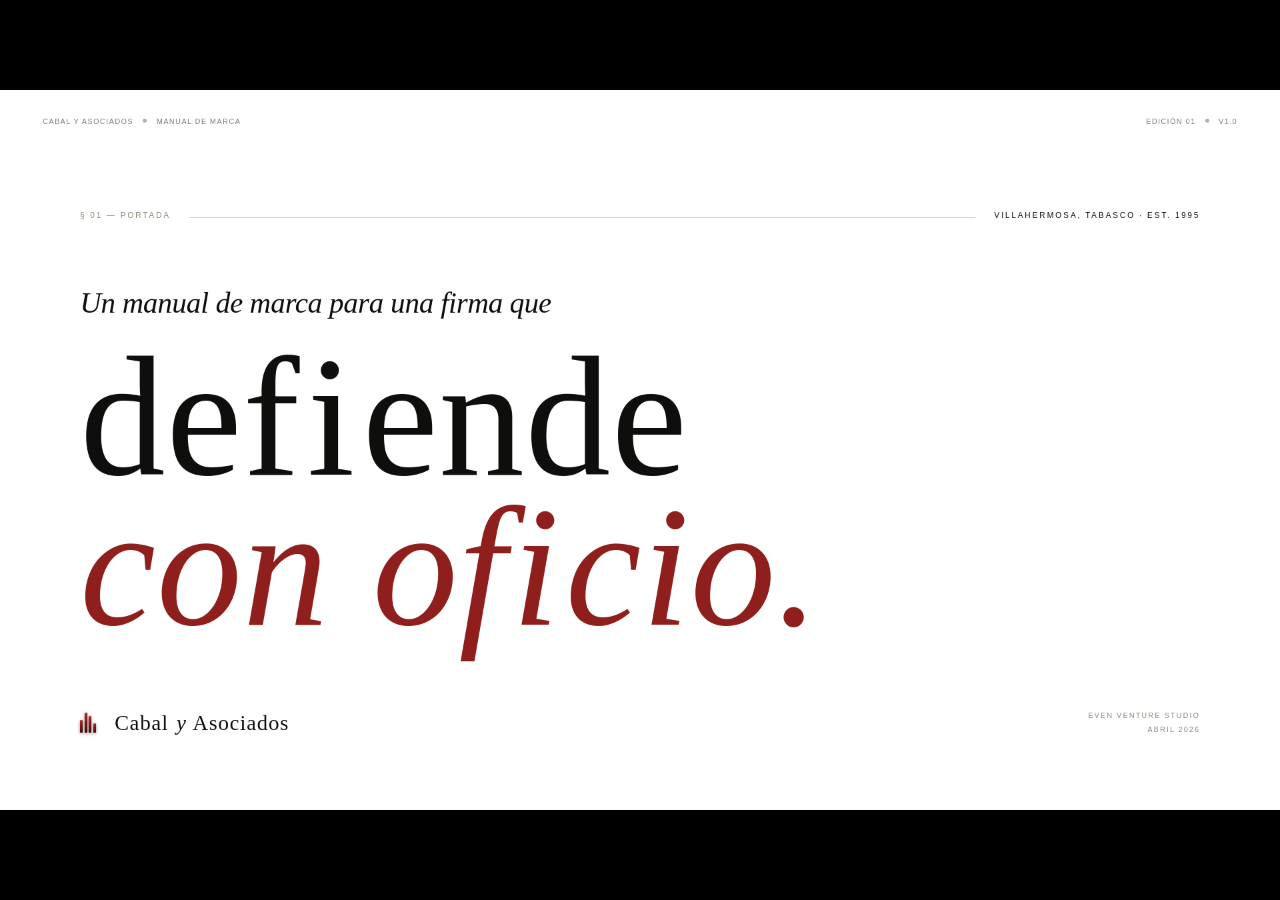
==== Brandbook.html @ 49e4cf27 "Initial: Cabal y Asociados Reveal deck + design system + landing + estrategia + motor Handoff from C" ====
<!doctype html>
<html lang="es">
<head>
<meta charset="utf-8" />
<title>CABAL y Asociados — Mini Brandbook</title>
<meta name="viewport" content="width=device-width, initial-scale=1" />
<link rel="stylesheet" href="brand.css" />
<script src="deck-stage.js"></script>
<style>
/* ═══ Brandbook outro-mark — looping architectural assembly ═══
   Mirrors Reveal's Act VII outro animation, recoded as a pure-CSS loop
   so the brandbook page needs no JS. 6s cycle: build → hold → fade. */
.bb-outro-stage {
  flex: 1;
  display: flex;
  align-items: center;
  justify-content: center;
  padding: 48px 24px 32px;
  min-height: 260px;
  background: var(--paper);
}
.bb-outro-mark {
  display: inline-flex;
  align-items: flex-end;
  gap: 10px;
  height: 180px;
  filter: drop-shadow(0 8px 18px rgba(62, 12, 11, 0.22));
}
.bb-outro-mark .bar {
  width: 14px;
  background: linear-gradient(180deg, #E53935 0%, #8E1F1C 62%, #3E0C0B 100%);
  box-shadow:
    inset 1px 0 0 rgba(255, 255, 255, 0.22),
    inset -1px 0 0 rgba(0, 0, 0, 0.24);
  border-radius: 1px;
  transform-origin: bottom center;
  opacity: 0;
}
.bb-outro-mark .bar-1 { height: 62%; }
.bb-outro-mark .bar-2 { height: 100%; }
.bb-outro-mark .bar-3 { height: 84%; }
.bb-outro-mark .bar-4 { height: 46%; }

/* 6s loop: 0-15% build (900ms), 15-78% hold (~3.8s), 78-100% fade+reset (~1.3s) */
@keyframes bb-drop       { 0%,0%   { opacity: 0; transform: translateY(-160px) scaleY(0.2); }
                           15%,78% { opacity: 1; transform: translateY(0) scaleY(1); }
                           100%    { opacity: 0; transform: translateY(-160px) scaleY(0.2); } }
@keyframes bb-drop-up    { 0%,2%   { opacity: 0; transform: translateY(-220px) scaleY(0.15); }
                           17%,78% { opacity: 1; transform: translateY(0) scaleY(1); }
                           100%    { opacity: 0; transform: translateY(-220px) scaleY(0.15); } }
@keyframes bb-rise       { 0%,4%   { opacity: 0; transform: translateY(180px) scaleY(0.2); }
                           19%,78% { opacity: 1; transform: translateY(0) scaleY(1); }
                           100%    { opacity: 0; transform: translateY(180px) scaleY(0.2); } }
@keyframes bb-short      { 0%,6%   { opacity: 0; transform: translateY(-120px) scaleY(0.25); }
                           21%,78% { opacity: 1; transform: translateY(0) scaleY(1); }
                           100%    { opacity: 0; transform: translateY(-120px) scaleY(0.25); } }

.bb-outro-mark .bar-1 { animation: bb-drop    6s cubic-bezier(0.16, 1, 0.3, 1) infinite; }
.bb-outro-mark .bar-2 { animation: bb-drop-up 6s cubic-bezier(0.16, 1, 0.3, 1) infinite; }
.bb-outro-mark .bar-3 { animation: bb-rise    6s cubic-bezier(0.16, 1, 0.3, 1) infinite; }
.bb-outro-mark .bar-4 { animation: bb-short   6s cubic-bezier(0.16, 1, 0.3, 1) infinite; }

@media (prefers-reduced-motion: reduce) {
  .bb-outro-mark .bar { animation: none; opacity: 1; transform: none; }
}
</style>
</head>
<body style="margin:0; background:#000;">

<deck-stage width="1920" height="1080">

  <!-- ═══════════════ 01 · COVER ═══════════════ -->
  <section data-label="Cover" class="slide">
    <div class="chrome chrome-top">
      <span>Cabal y Asociados <span class="dot"></span> Manual de Marca</span>
      <span>Edición 01 <span class="dot"></span> v1.0</span>
    </div>

    <div class="page" style="padding:180px 120px 110px; justify-content:space-between;">
      <div style="display:flex; align-items:baseline; gap:28px;">
        <span class="mono" style="font-size:12px; letter-spacing:0.22em; text-transform:uppercase; color:var(--stone-2);">§ 01 — Portada</span>
        <div class="rule" style="flex:1; background:var(--rule-strong);"></div>
        <span class="mono" style="font-size:12px; letter-spacing:0.22em; text-transform:uppercase;">Villahermosa, Tabasco · Est. 1995</span>
      </div>

      <div style="display:flex; flex-direction:column; gap:36px; max-width: 1400px;">
        <div class="serif" style="font-size:44px; font-style:italic; line-height:1; letter-spacing:-0.01em;">
          Un manual de marca para una firma que
        </div>
        <h1 class="serif" style="margin:0; font-size:256px; line-height:0.88; letter-spacing:0.005em; font-weight:400; font-variant-ligatures: none; font-feature-settings: 'liga' 0, 'dlig' 0, 'clig' 0, 'kern' 1;">
          def<span style="display:inline-block; margin-left:0.04em; margin-right:0.04em;">i</span>ende<br/>
          <span style="font-style:italic; color:var(--claret);">con of<span style="display:inline-block; margin-left:0.03em; margin-right:0.03em;">i</span>cio.</span>
        </h1>
      </div>

      <div style="display:flex; justify-content:space-between; align-items:center;">
        <div style="display:flex; align-items:center; gap:28px;">
          <div class="monogram" style="--m-h:30.4px; --m-w:4.1px; --m-gap:2.5px;">
            <i></i><i></i><i></i><i></i>
          </div>
          <div class="wordmark" style="font-size:32px;">Cabal <span class="amp">y</span> Asociados</div>
        </div>
        <div class="mono" style="font-size:11px; letter-spacing:0.18em; text-transform:uppercase; color:var(--stone-2); text-align:right; line-height:1.9;">
          EVEN Venture Studio<br/>
          Abril 2026
        </div>
      </div>
    </div>
  </section>

  <!-- ═══════════════ 02 · ESENCIA / POSICIONAMIENTO ═══════════════ -->
  <section data-label="Esencia" class="slide">
    <div class="chrome chrome-top">
      <span>§ 02 — Esencia de marca</span>
      <span class="page-no">02 / 12</span>
    </div>
    <div class="chrome chrome-bottom">
      <span>Cabal y Asociados</span>
      <span>Posicionamiento</span>
    </div>

    <div class="page" style="padding:140px 120px; display:grid; grid-template-columns: 340px 1fr; gap:80px;">
      <div>
        <div class="section-no">nº 02</div>
        <div style="margin-top:14px; font-family:'Instrument Serif',serif; font-size:54px; line-height:0.95; letter-spacing:-0.015em;">
          Esencia<br/><em>de marca</em>
        </div>
        <div class="rule-strong" style="margin-top:40px; width:60px; background:var(--claret);"></div>
        <div style="margin-top:28px; font-family:'Geist',sans-serif; font-weight:500; font-size:11px; letter-spacing:0.22em; text-transform:uppercase; color:var(--stone-2); line-height:2;">
          Palabra raíz<br/>
          <span style="color:var(--ink); letter-spacing:0.24em;">CABAL</span><br/>
          <span style="text-transform:none; letter-spacing:0; font-family:'Instrument Serif',serif; font-style:italic; font-size:22px; color:var(--ink);">adj. exacto, íntegro, recto.</span>
        </div>
      </div>

      <div style="display:flex; flex-direction:column; justify-content:space-between;">
        <div class="serif" style="font-size:86px; line-height:1.02; letter-spacing:-0.02em;">
          <p style="font-weight:400; margin:0;">Conocemos el derecho laboral desde los dos lados de la&nbsp;mesa.</p>
          <p style="color:rgb(15,12,12); margin:0.6em 0 0;">Esa amplitud es <em>nuestra ventaja.</em></p>
        </div>

        <div style="display:grid; grid-template-columns: repeat(3, 1fr); gap:0; border-top:1px solid var(--rule); padding-top:22px; margin-top:48px;">
          <div>
            <div class="mono" style="font-size:10px; letter-spacing:0.22em; text-transform:uppercase; color:var(--stone-2);">Oficio</div>
            <div class="serif" style="font-size:22px; font-style:italic; margin-top:6px;">Saber cómo opera la otra parte.</div>
          </div>
          <div style="padding-left:28px; border-left:1px solid var(--rule);">
            <div class="mono" style="font-size:10px; letter-spacing:0.22em; text-transform:uppercase; color:var(--stone-2);">Rectitud</div>
            <div class="serif" style="font-size:22px; font-style:italic; margin-top:6px;">Decir lo cabal, aunque incomode.</div>
          </div>
          <div style="padding-left:28px; border-left:1px solid var(--rule);">
            <div class="mono" style="font-size:10px; letter-spacing:0.22em; text-transform:uppercase; color:var(--stone-2);">Cercanía</div>
            <div class="serif" style="font-size:22px; font-style:italic; margin-top:6px;">Del WhatsApp al tribunal.</div>
          </div>
        </div>
      </div>
    </div>
  </section>

  <!-- ═══════════════ 03 · LOGO PRINCIPAL (evolución) ═══════════════ -->
  <section data-label="Logo Principal" class="slide">
    <div class="chrome chrome-top">
      <span>§ 03 — Logotipo principal</span>
      <span class="page-no">03 / 12</span>
    </div>
    <div class="chrome chrome-bottom">
      <span>La evolución del símbolo</span>
      <span>Primary Mark</span>
    </div>

    <div class="page" style="padding:140px 120px; display:grid; grid-template-rows: auto 1fr auto; gap:40px;">
      <div style="display:flex; justify-content:space-between; align-items:center;">
        <div>
          <div class="section-no">nº 03</div>
          <div style="margin-top:6px; font-family:'Instrument Serif',serif; font-size:54px; line-height:0.95; letter-spacing:-0.015em;">
            El logotipo, <em>refinado.</em>
          </div>
        </div>
        <div style="max-width:520px; font-size:17px; line-height:1.55; color:#2a2a25;">
          Conservamos el ADN del logo original—cuatro columnas verticales que evocan los pilares de la sala, las barras de un expediente, la firmeza del oficio—y las dotamos de volumen: un <em class="serif" style="color:#8E1F1C;">rojo degradado</em> con profundidad tech-moderna. El wordmark queda en negro tinta, sobrio, sin adornos—el símbolo lleva el pulso de la marca.
        </div>
      </div>

      <!-- Primary lockup on paper, large, horizontal -->
      <div style="background:var(--paper); border:1px solid var(--rule); display:flex; align-items:center; justify-content:center; padding:80px 60px;">
        <div style="display:flex; align-items:flex-end; gap:40px;">
          <div class="monogram" style="--m-h:106.4px; --m-w:14.2px; --m-gap:8.9px;">
            <i></i><i></i><i></i><i></i>
          </div>
          <div class="wordmark" style="font-size:112px; color:var(--ink); line-height:0.85;">Cabal <span class="amp">y</span> Asociados</div>
        </div>
      </div>

      <div style="display:grid; grid-template-columns: repeat(4, 1fr); gap:0; border-top:1px solid var(--rule);">
        <div style="padding:18px 20px 0; border-right:1px solid var(--rule);">
          <div class="mono" style="font-size:10px; letter-spacing:0.2em; text-transform:uppercase; color:var(--stone-2);">Símbolo</div>
          <div class="serif" style="font-size:20px; font-style:italic; margin-top:4px;">Cuatro columnas</div>
          <div style="font-size:13px; margin-top:4px; color:#4a4a44;">Los pilares del expediente.</div>
        </div>
        <div style="padding:18px 20px 0; border-right:1px solid var(--rule);">
          <div class="mono" style="font-size:10px; letter-spacing:0.2em; text-transform:uppercase; color:var(--stone-2);">Tipografía</div>
          <div class="serif" style="font-size:20px; font-style:italic; margin-top:4px;">Serif editorial</div>
          <div style="font-size:13px; margin-top:4px; color:#4a4a44;">Instrument Serif, 400 · italic.</div>
        </div>
        <div style="padding:18px 20px 0; border-right:1px solid var(--rule);">
          <div class="mono" style="font-size:10px; letter-spacing:0.2em; text-transform:uppercase; color:var(--stone-2);">Acento</div>
          <div class="serif" style="font-style:italic; margin-top:4px; font-size:20px; color:#8E1F1C;">Rojo degradado · Tech</div>
          <div style="font-size:13px; margin-top:4px; color:#4a4a44;">#B8332E → #3E0C0B, solo en el símbolo.</div>
        </div>
        <div style="padding:18px 20px 0;">
          <div class="mono" style="font-size:10px; letter-spacing:0.2em; text-transform:uppercase; color:var(--stone-2);">Bajada</div>
          <div class="serif" style="font-size:20px; font-style:italic; margin-top:4px;">Descriptor sobrio</div>
          <div style="font-size:13px; margin-top:4px; color:#4a4a44;">Geist 500, tracked 0.22em, uppercase.</div>
        </div>
      </div>
    </div>
  </section>

  <!-- ═══════════════ 04 · VARIACIONES DE LOGO ═══════════════ -->
  <section data-label="Variaciones" class="slide">
    <div class="chrome chrome-top">
      <span>§ 04 — Variaciones del logotipo</span>
      <span class="page-no">04 / 12</span>
    </div>
    <div class="chrome chrome-bottom">
      <span>Sistema modular</span>
      <span>Horizontal · Ícono · Reverso</span>
    </div>

    <div class="page" style="padding:120px 96px 110px;">
      <div style="display:flex; justify-content:space-between; align-items:center; margin-bottom:36px;">
        <div>
          <div class="section-no">nº 04</div>
          <div style="margin-top:6px; font-family:'Instrument Serif',serif; font-size:48px; line-height:0.95; letter-spacing:-0.015em;">
            Un sistema, <em style="color:#8E1F1C;">tres voces.</em>
          </div>
        </div>
        <div style="max-width:440px; font-size:15px; line-height:1.55; color:#2a2a25;">
          El logo siempre va horizontal: símbolo a la izquierda, wordmark a la derecha. El ícono—solo las columnas rojas—se reserva para avatares, redes y sellos donde el nombre no cabe.
        </div>
      </div>

      <div style="display:grid; grid-template-columns: 1.8fr 1fr 1fr; gap:16px; height:640px;">

        <!-- A · Horizontal (main lockup) -->
        <div style="background:var(--paper); border:1px solid var(--rule); display:flex; flex-direction:column;">
          <div style="flex:1; display:flex; align-items:center; justify-content:center; padding:32px;">
            <div style="display:flex; align-items:center; gap:30px;">
              <div class="monogram" style="--m-h:41.8px; --m-w:5.6px; --m-gap:3.5px;">
                <i></i><i></i><i></i><i></i>
              </div>
              <div class="wordmark" style="font-size:44px; color:var(--ink);">Cabal <span class="amp">y</span> Asociados</div>
            </div>
          </div>
          <div style="border-top:1px solid var(--rule); padding:14px 18px; display:flex; justify-content:space-between; align-items:center;">
            <span class="mono" style="font-size:10px; letter-spacing:0.22em; text-transform:uppercase; color:var(--stone-2);">A · Horizontal</span>
            <span class="serif" style="font-style:italic; font-size:16px;">Uso principal</span>
          </div>
        </div>

        <!-- B · Ícono (profile pic / avatar) -->
        <div style="background:var(--ink); color:var(--paper); display:flex; flex-direction:column;">
          <div style="flex:1; display:flex; align-items:center; justify-content:center;">
            <div class="monogram" style="--m-h:220px; --m-w:22px; --m-gap:14px;">
              <i></i><i></i><i></i><i></i>
            </div>
          </div>
          <div style="border-top:1px solid rgba(243,239,230,0.18); padding:14px 18px; display:flex; justify-content:space-between; align-items:center;">
            <span class="mono" style="font-size:10px; letter-spacing:0.22em; text-transform:uppercase; opacity:0.7;">B · Ícono</span>
            <span class="serif" style="font-style:italic; font-size:16px;">Avatar · redes</span>
          </div>
        </div>

        <!-- C · Reverso (wordmark on ink) -->
        <div style="background:var(--ink); color:var(--paper); display:flex; flex-direction:column;">
          <div style="flex:1; display:flex; align-items:center; justify-content:center; padding:32px;">
            <div style="display:flex; align-items:center; gap:22px;">
              <div class="monogram" style="--m-h:62px; --m-w:7px; --m-gap:4.5px;">
                <i></i><i></i><i></i><i></i>
              </div>
              <div class="wordmark" style="font-size:34px; color:var(--paper); line-height:1;">Cabal <span class="amp">y</span><br/>Asociados</div>
            </div>
          </div>
          <div style="border-top:1px solid rgba(243,239,230,0.18); padding:14px 18px; display:flex; justify-content:space-between; align-items:center;">
            <span class="mono" style="font-size:10px; letter-spacing:0.22em; text-transform:uppercase; opacity:0.7;">C · Reverso</span>
            <span class="serif" style="font-style:italic; font-size:16px;">Fondos oscuros</span>
          </div>
        </div>

      </div>
    </div>
  </section>

  <!-- ═══════════════ 05 · CLEAR SPACE + MINIMUM SIZE ═══════════════ -->
  <section data-label="Clear Space" class="slide">
    <div class="chrome chrome-top">
      <span>§ 05 — Área de respeto y tamaño mínimo</span>
      <span class="page-no">05 / 12</span>
    </div>
    <div class="chrome chrome-bottom">
      <span>Reglas de construcción</span>
      <span>Clear Space · Min Size</span>
    </div>

    <div class="page" style="padding:140px 120px; display:grid; grid-template-rows: auto 1fr; gap:48px;">
      <div style="display:flex; justify-content:space-between; align-items:center;">
        <div>
          <div class="section-no">nº 05</div>
          <div style="margin-top:6px; font-family:'Instrument Serif',serif; font-size:48px; line-height:0.95; letter-spacing:-0.015em;">
            Dele <em>aire</em> al logo.
          </div>
        </div>
        <div style="max-width:520px; font-size:15px; line-height:1.55; color:#2a2a25;">
          La unidad <span class="mono" style="font-size:13px;">X</span> equivale al ancho de una columna del símbolo. El área de respeto nunca es menor a <span class="mono" style="font-size:13px;">2X</span> en ningún lado. El tamaño mínimo garantiza legibilidad en pantalla y en papel.
        </div>
      </div>

      <div style="display:grid; grid-template-columns: 1.3fr 1fr; gap:24px;">
        <!-- Clear space diagram -->
        <div style="background:var(--paper-2); border:1px solid var(--rule); padding:50px; position:relative; display:flex; align-items:center; justify-content:center;">
          <!-- Dashed clear space frame -->
          <div style="position:relative; padding: 48px 48px;">
            <div style="position:absolute; inset:0; border:1px dashed var(--claret); opacity:0.55;"></div>
            <!-- X markers on the dashed frame -->
            <div class="mono" style="position:absolute; top:-14px; left:-14px; font-size:10px; letter-spacing:0.15em; background:var(--paper-2); padding:0 4px;">2X</div>
            <div class="mono" style="position:absolute; top:-14px; right:-14px; font-size:10px; letter-spacing:0.15em; background:var(--paper-2); padding:0 4px;">2X</div>
            <div class="mono" style="position:absolute; bottom:-14px; left:-14px; font-size:10px; letter-spacing:0.15em; background:var(--paper-2); padding:0 4px;">2X</div>
            <div class="mono" style="position:absolute; bottom:-14px; right:-14px; font-size:10px; letter-spacing:0.15em; background:var(--paper-2); padding:0 4px;">2X</div>

            <div style="display:flex; align-items:center; gap:24px;">
              <div class="monogram" style="--m-h:28.5px; --m-w:3.8px; --m-gap:2.4px;">
                <i></i><i></i><i></i><i></i>
              </div>
              <div>
                <div class="wordmark" style="font-size:30px;">Cabal <span class="amp">y</span> Asociados</div>
                
              </div>
            </div>

            <!-- X unit reference -->
            <div style="position:absolute; left:-80px; top:50%; transform:translateY(-50%); text-align:right; font-family:'Geist',sans-serif; font-weight:500; font-size:10px; letter-spacing:0.22em; text-transform:uppercase; color:var(--stone-2);">
              <div style="width:12px; height:60px; background:var(--stone); margin-left:auto; margin-bottom:4px;"></div>
              X = 1 columna
            </div>
          </div>
        </div>

        <!-- Minimum sizes -->
        <div style="display:grid; grid-template-rows: repeat(3, 1fr); gap:12px;">
          <div style="background:var(--paper-2); border:1px solid var(--rule); padding:24px 28px; display:flex; align-items:center; justify-content:space-between;">
            <div style="display:flex; align-items:center; gap:12px;">
              <div class="monogram" style="--m-h:14.3px; --m-w:3px; --m-gap:2px;">
                <i></i><i></i><i></i><i></i>
              </div>
              <div>
                <div class="wordmark" style="font-size:15px;">Cabal <span class="amp">y</span> Asociados</div>
                
              </div>
            </div>
            <div style="text-align:right;">
              <div class="mono" style="font-size:10px; letter-spacing:0.2em; text-transform:uppercase; color:var(--stone-2);">Digital mín.</div>
              <div class="serif" style="font-style:italic; font-size:22px;">180 px de ancho</div>
            </div>
          </div>

          <div style="background:var(--paper-2); border:1px solid var(--rule); padding:24px 28px; display:flex; align-items:center; justify-content:space-between;">
            <div style="display:flex; align-items:center; gap:10px;">
              <div class="monogram" style="--m-h:11px; --m-w:3px; --m-gap:2px;">
                <i></i><i></i><i></i><i></i>
              </div>
              <div>
                <div class="wordmark" style="font-size:11px;">Cabal <span class="amp">y</span> Asociados</div>
              </div>
            </div>
            <div style="text-align:right;">
              <div class="mono" style="font-size:10px; letter-spacing:0.2em; text-transform:uppercase; color:var(--stone-2);">Impreso mín.</div>
              <div class="serif" style="font-style:italic; font-size:22px;">22 mm de ancho</div>
            </div>
          </div>

          <div style="background:var(--paper-2); border:1px solid var(--rule); padding:24px 28px; display:flex; align-items:center; justify-content:space-between;">
            <div style="display:flex; align-items:center; gap:14px;">
              <div class="monogram" style="--m-h:56px; --m-w:7px; --m-gap:5px;">
                <i></i><i></i><i></i><i></i>
              </div>
              <div class="monogram" style="--m-h:40px; --m-w:5px; --m-gap:4px;">
                <i></i><i></i><i></i><i></i>
              </div>
              <div class="monogram" style="--m-h:24px; --m-w:3px; --m-gap:2px;">
                <i></i><i></i><i></i><i></i>
              </div>
            </div>
            <div style="text-align:right;">
              <div class="mono" style="font-size:10px; letter-spacing:0.2em; text-transform:uppercase; color:var(--stone-2);">Ícono solo</div>
              <div class="serif" style="font-style:italic; font-size:22px;">hasta 24 px</div>
            </div>
          </div>
        </div>
      </div>
    </div>
  </section>

  <!-- ═══════════════ 06 · TIPOGRAFÍA ═══════════════ -->
  <section data-label="Tipografía" class="slide">
    <div class="chrome chrome-top">
      <span>§ 06 — Sistema tipográfico</span>
      <span class="page-no">06 / 12</span>
    </div>
    <div class="chrome chrome-bottom">
      <span>Instrument Serif · Geist</span>
      <span>Typography</span>
    </div>

    <div class="page" style="padding:120px 96px 100px; display:grid; grid-template-rows: auto 1fr; gap:40px;">
      <div style="display:flex; justify-content:space-between; align-items:flex-end;">
        <div>
          <div class="section-no">nº 06</div>
          <div style="margin-top:6px; font-family:'Instrument Serif',serif; font-size:52px; line-height:0.95; letter-spacing:-0.015em;">
            Dos voces, <em>un tono.</em>
          </div>
        </div>
        <div style="max-width:540px; font-size:15px; line-height:1.55; color:#2a2a25;">
          Una serif editorial para el peso de la ley y los titulares con alma. Un grotesque humanista para todo lo demás: cuerpo, interfaces, números y detalles.
        </div>
      </div>

      <div style="display:grid; grid-template-columns: 1fr 1fr; gap:0; border-top:1px solid var(--rule-strong);">

        <!-- Serif — hero column -->
        <div style="padding:36px 40px 32px 0; border-right:1px solid var(--rule-strong); display:flex; flex-direction:column; gap:28px;">
          <div style="display:flex; justify-content:space-between; align-items:flex-start;">
            <div>
              <div class="mono" style="font-size:10px; letter-spacing:0.22em; text-transform:uppercase; color:var(--stone-2);">Voz 1 — Titulares</div>
              <div class="serif" style="font-size:36px; font-style:italic; margin-top:6px; letter-spacing:-0.01em;">Instrument Serif</div>
            </div>
            <div class="mono" style="font-size:11px; color:var(--stone-2); text-align:right; line-height:1.8;">
              Regular · Italic<br/>
              Tracking −1.5%
            </div>
          </div>

          <div class="serif" style="font-size:118px; line-height:0.9; letter-spacing:-0.025em; color:var(--ink);">
            pelea por<br/><em>Usted.</em>
          </div>

          <div style="margin-top:auto; border-top:1px solid var(--rule); padding-top:16px; display:flex; justify-content:space-between; align-items:baseline;">
            <span class="serif" style="font-size:22px; letter-spacing:-0.01em;">Aa Bb Cc 0123 áéíñóú ¿?</span>
            <span class="mono" style="font-size:11px; color:var(--stone-2);">fonts.google.com</span>
          </div>
        </div>

        <!-- Sans — two registers stacked -->
        <div style="padding:36px 0 32px 40px; display:flex; flex-direction:column; gap:28px;">
          <div style="display:flex; justify-content:space-between; align-items:flex-start;">
            <div>
              <div class="mono" style="font-size:10px; letter-spacing:0.22em; text-transform:uppercase; color:var(--stone-2);">Voz 2 — Cuerpo &amp; detalles</div>
              <div style="font-family:'Geist',sans-serif; font-weight:500; font-size:36px; margin-top:6px; letter-spacing:-0.01em;">Geist</div>
            </div>
            <div class="mono" style="font-size:11px; color:var(--stone-2); text-align:right; line-height:1.8;">
              300 / 400 / 500<br/>
              600 / 700
            </div>
          </div>

          <!-- Body sample -->
          <div style="font-family:'Geist',sans-serif; font-weight:400; font-size:21px; line-height:1.45; letter-spacing:-0.005em; color:var(--ink);">
            Le ayudamos a recuperar lo que por ley le corresponde: salarios caídos, finiquito completo, días de descanso y prestaciones. Primera consulta gratuita por WhatsApp.
          </div>

          <!-- Micro register: same font, tracked out, uppercase. Replaces the mono. -->
          <div style="border-top:1px solid var(--rule); padding-top:16px; display:grid; grid-template-columns: auto 1fr; gap:24px; align-items:start;">
            <div class="mono" style="font-size:10px; letter-spacing:0.22em; text-transform:uppercase; color:var(--stone-2); white-space:nowrap;">Registro<br/>micro</div>
            <div style="font-family:'Geist',sans-serif; font-weight:500; font-size:13px; letter-spacing:0.22em; text-transform:uppercase; line-height:1.9; color:var(--ink);">
              EXP. 2024/LAB/0317 · ART. 47 LFT<br/>
              FOLIO · 993 312 8454 · PÁG. 01 / 04
            </div>
          </div>

          <div style="margin-top:auto; border-top:1px solid var(--rule); padding-top:16px; display:flex; justify-content:space-between; align-items:baseline; font-family:'Geist',sans-serif;">
            <div style="display:flex; gap:14px;">
              <span style="font-weight:300; font-size:22px;">Aa</span>
              <span style="font-weight:400; font-size:22px;">Aa</span>
              <span style="font-weight:500; font-size:22px;">Aa</span>
              <span style="font-weight:600; font-size:22px;">Aa</span>
              <span style="font-weight:700; font-size:22px;">Aa</span>
            </div>
            <span style="font-size:14px; font-weight:400; color:var(--stone-2);">0123 áéíñóú ¿?¡!</span>
          </div>
        </div>

      </div>
    </div>
  </section>

  <!-- ═══════════════ 07 · JERARQUÍA ═══════════════ -->
  <section data-label="Jerarquía" class="slide">
    <div class="chrome chrome-top">
      <span>§ 07 — Jerarquía tipográfica</span>
      <span class="page-no">07 / 12</span>
    </div>
    <div class="chrome chrome-bottom">
      <span>Escalas y aplicación en español</span>
      <span>Type Hierarchy</span>
    </div>

    <div class="page" style="padding:120px 96px 100px; display:grid; grid-template-columns: 280px 1fr; gap:56px;">
      <div>
        <div class="section-no">nº 07</div>
        <div style="margin-top:6px; font-family:'Instrument Serif',serif; font-size:44px; line-height:0.95; letter-spacing:-0.015em;">
          La escala,<br/><em>en ejemplos.</em>
        </div>
        <div class="rule-strong" style="margin-top:30px; width:40px; background:var(--claret);"></div>
        <div style="margin-top:24px; font-size:14px; line-height:1.6; color:#2a2a25;">
          Siete niveles que cubren desde un titular de campaña hasta una nota al pie. Usar uno por jerarquía—sin inventar intermedios.
        </div>
      </div>

      <div style="display:flex; flex-direction:column; gap:0; border-top:1px solid var(--rule);">

        <div style="display:grid; grid-template-columns: 110px 1fr 140px; gap:30px; padding:16px 0; border-bottom:1px solid var(--rule); align-items:baseline;">
          <div class="mono" style="font-size:10px; letter-spacing:0.18em; text-transform:uppercase; color:var(--stone-2);">H1 · Display</div>
          <div class="serif" style="font-size:88px; line-height:1; letter-spacing:-0.025em;">Defiéndase <em>cabal.</em></div>
          <div class="mono" style="font-size:10px; letter-spacing:0.1em; color:var(--stone-2); text-align:right;">Serif · 88/86 · −2.5%</div>
        </div>

        <div style="display:grid; grid-template-columns: 110px 1fr 140px; gap:30px; padding:16px 0; border-bottom:1px solid var(--rule); align-items:baseline;">
          <div class="mono" style="font-size:10px; letter-spacing:0.18em; text-transform:uppercase; color:var(--stone-2);">H2 · Título</div>
          <div class="serif" style="font-size:56px; line-height:1.02; letter-spacing:-0.02em;">¿Lo despidieron sin liquidación?</div>
          <div class="mono" style="font-size:10px; letter-spacing:0.1em; color:var(--stone-2); text-align:right;">Serif · 56/58 · −2%</div>
        </div>

        <div style="display:grid; grid-template-columns: 110px 1fr 140px; gap:30px; padding:16px 0; border-bottom:1px solid var(--rule); align-items:baseline;">
          <div class="mono" style="font-size:10px; letter-spacing:0.18em; text-transform:uppercase; color:var(--stone-2);">Eyebrow</div>
          <div class="mono" style="font-size:13px; letter-spacing:0.28em; text-transform:uppercase; font-weight:500;">Derecho Laboral · Trabajadores</div>
          <div class="mono" style="font-size:10px; letter-spacing:0.1em; color:var(--stone-2); text-align:right;">Mono · 13/16 · +28%</div>
        </div>

        <div style="display:grid; grid-template-columns: 110px 1fr 140px; gap:30px; padding:16px 0; border-bottom:1px solid var(--rule); align-items:baseline;">
          <div class="mono" style="font-size:10px; letter-spacing:0.18em; text-transform:uppercase; color:var(--stone-2);">Lead</div>
          <div style="font-size:26px; line-height:1.35; font-weight:400; max-width: 900px;">Treinta años defendiendo al lado del patrón nos enseñaron cómo se arma—y se desarma—un caso laboral.</div>
          <div class="mono" style="font-size:10px; letter-spacing:0.1em; color:var(--stone-2); text-align:right;">Sans · 26/35 · 400</div>
        </div>

        <div style="display:grid; grid-template-columns: 110px 1fr 140px; gap:30px; padding:16px 0; border-bottom:1px solid var(--rule); align-items:baseline;">
          <div class="mono" style="font-size:10px; letter-spacing:0.18em; text-transform:uppercase; color:var(--stone-2);">Body</div>
          <div style="font-size:18px; line-height:1.55; font-weight:400; max-width:900px;">Si su empresa le debe salarios, aguinaldo, vacaciones o finiquito, la Ley Federal del Trabajo está de su lado. Atendemos su caso con la misma rigurosidad con la que defendimos, por décadas, a las empresas más grandes de Tabasco.</div>
          <div class="mono" style="font-size:10px; letter-spacing:0.1em; color:var(--stone-2); text-align:right;">Sans · 18/28 · 400</div>
        </div>

        <div style="display:grid; grid-template-columns: 110px 1fr 140px; gap:30px; padding:16px 0; border-bottom:1px solid var(--rule); align-items:baseline;">
          <div class="mono" style="font-size:10px; letter-spacing:0.18em; text-transform:uppercase; color:var(--stone-2);">Quote</div>
          <div class="serif" style="font-size:28px; font-style:italic; line-height:1.35; max-width:900px;">"Conocemos el manual porque lo escribimos. Ahora lo usamos para que a usted no se lo apliquen en contra."</div>
          <div class="mono" style="font-size:10px; letter-spacing:0.1em; color:var(--stone-2); text-align:right;">Serif italic · 28</div>
        </div>

        <div style="display:grid; grid-template-columns: 110px 1fr 140px; gap:30px; padding:16px 0; align-items:baseline;">
          <div class="mono" style="font-size:10px; letter-spacing:0.18em; text-transform:uppercase; color:var(--stone-2);">Caption</div>
          <div class="mono" style="font-size:12px; letter-spacing:0.1em; color:var(--stone-2);">* Primera consulta sin costo. Honorarios a éxito disponibles según el caso.</div>
          <div class="mono" style="font-size:10px; letter-spacing:0.1em; color:var(--stone-2); text-align:right;">Mono · 12/18</div>
        </div>

      </div>
    </div>
  </section>

  <!-- ═══════════════ 08 · PALETA DE COLOR ═══════════════ -->
  <section data-label="Paleta" class="slide">
    <div class="chrome chrome-top">
      <span>§ 08 — Paleta cromática</span>
      <span class="page-no">08 / 12</span>
    </div>
    <div class="chrome chrome-bottom">
      <span>Tinta, papel, claret, piedra</span>
      <span>Color System</span>
    </div>

    <div class="page" style="padding:120px 96px 100px; display:grid; grid-template-rows: auto 1fr; gap:40px;">
      <div style="display:flex; justify-content:space-between; align-items:center;">
        <div>
          <div class="section-no">nº 08</div>
          <div style="margin-top:6px; font-family:'Instrument Serif',serif; font-size:48px; line-height:0.95; letter-spacing:-0.015em;">
            Tinta, papel, <em>claret.</em>
          </div>
        </div>
        <div style="max-width:520px; font-size:15px; line-height:1.55; color:#2a2a25;">
          El sistema es 80 % blanco y negro—así la marca no envejece. El negro tinta es el único acento, reservado para cifras críticas, el símbolo y el nexo tipográfico. La piedra es soporte: fondos y separadores.
        </div>
      </div>

      <div style="display:grid; grid-template-columns: 1.4fr 1.4fr 1fr 1fr; gap:16px;">

        <!-- Ink -->
        <div class="swatch" style="background:var(--ink); height:560px; border:1px solid var(--rule);">
          <div style="flex:1; padding:28px; display:flex; flex-direction:column; justify-content:space-between; color:var(--paper);">
            <div class="mono" style="font-size:10px; letter-spacing:0.22em; text-transform:uppercase; opacity:0.6;">Primario · 50 %</div>
            <div>
              <div class="serif" style="font-size:72px; font-style:italic; line-height:0.9;">Tinta</div>
              <div class="mono" style="font-size:11px; letter-spacing:0.14em; margin-top:8px; opacity:0.7;">Ink / Texto principal</div>
            </div>
          </div>
          <div class="swatch-meta" style="background:var(--ink); color:var(--paper); border-top:1px solid rgba(243,239,230,0.18);">
            <span class="k" style="color:var(--paper); opacity:0.7;">HEX</span><span class="v">#0E0F0C</span>
            <span class="k" style="color:var(--paper); opacity:0.7;">RGB</span><span class="v">14 / 15 / 12</span>
            <span class="k" style="color:var(--paper); opacity:0.7;">CMYK</span><span class="v">70 / 60 / 70 / 85</span>
            <span class="k" style="color:var(--paper); opacity:0.7;">Pantone</span><span class="v">Black 6 C</span>
          </div>
        </div>

        <!-- Paper -->
        <div class="swatch" style="background:var(--paper); height:560px; border:1px solid var(--rule);">
          <div style="flex:1; padding:28px; display:flex; flex-direction:column; justify-content:space-between;">
            <div class="mono" style="font-size:10px; letter-spacing:0.22em; text-transform:uppercase; color:var(--stone-2);">Fondo · 35 %</div>
            <div>
              <div class="serif" style="font-size:72px; font-style:italic; line-height:0.9;">Papel</div>
              <div class="mono" style="font-size:11px; letter-spacing:0.14em; margin-top:8px; color:var(--stone-2);">Blanco puro / Fondo principal</div>
            </div>
          </div>
          <div class="swatch-meta">
            <span class="k">HEX</span><span class="v">#FFFFFF</span>
            <span class="k">RGB</span><span class="v">255 / 255 / 255</span>
            <span class="k">CMYK</span><span class="v">0 / 0 / 0 / 0</span>
            <span class="k">Pantone</span><span class="v">White</span>
          </div>
        </div>

        <!-- Claret -->
        <div class="swatch" style="background:var(--claret); height:560px; border:1px solid var(--rule);">
          <div style="flex:1; padding:24px; display:flex; flex-direction:column; justify-content:space-between; color:var(--paper);">
            <div class="mono" style="font-size:10px; letter-spacing:0.22em; text-transform:uppercase; opacity:0.65;">Acento · 10 %</div>
            <div>
              <div class="serif" style="font-size:56px; font-style:italic; line-height:0.9;">Claret</div>
              <div class="mono" style="font-size:11px; letter-spacing:0.14em; margin-top:8px; opacity:0.7;">Claret / Único acento</div>
            </div>
          </div>
          <div class="swatch-meta" style="background:var(--claret); color:var(--paper); border-top:1px solid rgba(243,239,230,0.18);">
            <span class="k" style="color:var(--paper); opacity:0.7;">HEX</span><span class="v">#8E1F1C</span>
            <span class="k" style="color:var(--paper); opacity:0.7;">RGB</span><span class="v">142 / 31 / 28</span>
            <span class="k" style="color:var(--paper); opacity:0.7;">CMYK</span><span class="v">22 / 100 / 95 / 17</span>
            <span class="k" style="color:var(--paper); opacity:0.7;">Pantone</span><span class="v">7623 C</span>
          </div>
        </div>

        <!-- Stone -->
        <div class="swatch" style="background:var(--stone); height:560px; border:1px solid var(--rule);">
          <div style="flex:1; padding:24px; display:flex; flex-direction:column; justify-content:space-between; color:var(--ink);">
            <div class="mono" style="font-size:10px; letter-spacing:0.22em; text-transform:uppercase; color:#6a6656;">Soporte · 5 %</div>
            <div>
              <div class="serif" style="font-size:56px; font-style:italic; line-height:0.9;">Piedra</div>
              <div class="mono" style="font-size:11px; letter-spacing:0.14em; margin-top:8px; color:#5a5648;">Stone / Separadores</div>
            </div>
          </div>
          <div class="swatch-meta">
            <span class="k">HEX</span><span class="v">#C9C1B0</span>
            <span class="k">RGB</span><span class="v">201 / 193 / 176</span>
            <span class="k">CMYK</span><span class="v">20 / 18 / 30 / 4</span>
            <span class="k">Pantone</span><span class="v">Warm Gray 3 C</span>
          </div>
        </div>
      </div>
    </div>
  </section>

  <!-- ═══════════════ 09 · REDES SOCIALES ═══════════════ -->
  <section data-label="Redes" class="slide dark">
    <div class="chrome chrome-top">
      <span>§ 09 — Aplicaciones en redes</span>
      <span class="page-no">09 / 12</span>
    </div>
    <div class="chrome chrome-bottom">
      <span>Instagram · WhatsApp · Google</span>
      <span>Social Applications</span>
    </div>

    <div class="page" style="padding:120px 96px 100px; display:grid; grid-template-rows: auto 1fr; gap:36px;">
      <div style="display:flex; justify-content:space-between; align-items:center;">
        <div>
          <div class="section-no">nº 09</div>
          <div style="margin-top:6px; font-family:'Instrument Serif',serif; font-size:48px; line-height:0.95; letter-spacing:-0.015em; color:var(--paper);">
            La marca en <em style="color:var(--stone);">el bolsillo.</em>
          </div>
        </div>
        <div style="max-width:520px; font-size:15px; line-height:1.55; color:rgba(243,239,230,0.75);">
          El 94 % de México usa WhatsApp. La identidad tiene que funcionar a 40 px de diámetro en una lista de contactos, y escalar a un banner de campaña.
        </div>
      </div>

      <div style="display:grid; grid-template-columns: 1fr 1fr 1.2fr; gap:20px; height:620px;">

        <!-- Profile pic + WhatsApp row -->
        <div style="display:flex; flex-direction:column; gap:20px;">
          <!-- Profile avatar -->
          <div style="background:var(--paper); border-radius:16px; padding:32px; flex:1; display:flex; flex-direction:column; gap:18px; color:var(--ink);">
            <div class="mono" style="font-size:10px; letter-spacing:0.22em; text-transform:uppercase; color:var(--stone-2);">A · Avatar social</div>
            <div style="display:flex; gap:18px; align-items:center;">
              <div style="width:120px; height:120px; border-radius:50%; background:var(--claret); display:flex; align-items:center; justify-content:center; flex-shrink:0;">
                <div class="monogram flat" style="--m-h:56px; --m-w:6px; --m-gap:4px; color:var(--paper);">
                  <i></i><i></i><i></i><i></i>
                </div>
              </div>
              <div style="display:flex; gap:10px;">
                <div style="width:64px; height:64px; border-radius:50%; background:var(--claret); display:flex; align-items:center; justify-content:center;">
                  <div class="monogram flat" style="--m-h:30px; --m-w:3px; --m-gap:2.5px; color:var(--paper);">
                    <i></i><i></i><i></i><i></i>
                  </div>
                </div>
                <div style="width:40px; height:40px; border-radius:50%; background:var(--claret); display:flex; align-items:center; justify-content:center; align-self:center;">
                  <div class="monogram flat" style="--m-h:18px; --m-w:2px; --m-gap:1.5px; color:var(--paper);">
                    <i></i><i></i><i></i><i></i>
                  </div>
                </div>
              </div>
            </div>
            <div style="font-size:13px; color:#4a4a44; line-height:1.5;">
              El ícono respira, centrado, en círculo negro tinta. Funciona desde 40&nbsp;px hasta 400&nbsp;px sin pérdida.
            </div>
          </div>

          <!-- WhatsApp mockup -->
          <div style="background:#0B1F17; border-radius:16px; padding:22px 24px; flex:0.9; color:var(--paper); display:flex; flex-direction:column; gap:12px;">
            <div class="mono" style="font-size:10px; letter-spacing:0.22em; text-transform:uppercase; opacity:0.5;">B · WhatsApp Business</div>
            <div style="display:flex; align-items:center; gap:14px;">
              <div style="width:52px; height:52px; border-radius:50%; background:var(--claret); display:flex; align-items:center; justify-content:center; flex-shrink:0;">
                <div class="monogram flat" style="--m-h:24px; --m-w:2.5px; --m-gap:2px; color:var(--paper);">
                  <i></i><i></i><i></i><i></i>
                </div>
              </div>
              <div style="flex:1;">
                <div style="font-family:'Geist',sans-serif; font-weight:600; font-size:15px;">Cabal y Asociados</div>
                <div style="font-family:'Geist',sans-serif; font-size:12px; opacity:0.7;">en línea · responde &lt; 2 h</div>
              </div>
              <div style="width:8px; height:8px; border-radius:50%; background:var(--claret);"></div>
            </div>
            <div style="background:rgba(243,239,230,0.08); border-radius:10px; padding:12px 14px; font-size:13px; line-height:1.45; margin-top:4px;">
              Hola. Gracias por escribir. Cuéntenos en una línea qué está pasando en su trabajo—un abogado le contesta hoy mismo.
            </div>
          </div>
        </div>

        <!-- Post template -->
        <div style="background:var(--paper); border-radius:16px; overflow:hidden; color:var(--ink); display:flex; flex-direction:column;">
          <div style="padding:18px 20px 12px;" class="mono">
            <span style="font-size:10px; letter-spacing:0.22em; text-transform:uppercase; color:var(--stone-2);">C · Post cuadrado · 1080²</span>
          </div>
          <div style="flex:1; background:var(--paper); position:relative; padding:42px; display:flex; flex-direction:column; justify-content:space-between; border-top:1px solid var(--rule); border-bottom:1px solid var(--rule); margin: 0 20px;">
            <div class="mono" style="font-size:11px; letter-spacing:0.28em; text-transform:uppercase;">¿Sabía&nbsp;que…?</div>
            <div class="serif" style="font-size:56px; line-height:0.98; letter-spacing:-0.02em;">
              Si lo despiden sin causa, la ley le debe <em>tres meses de salario + 20 días por año trabajado.</em>
            </div>
            <div style="display:flex; justify-content:space-between; align-items:center;">
              <div class="monogram" style="--m-h:20px; --m-w:3px; --m-gap:2px;">
                <i></i><i></i><i></i><i></i>
              </div>
              <div class="mono" style="font-size:10px; letter-spacing:0.2em; text-transform:uppercase; color:var(--stone-2); text-align:right;">
                Art. 48 · LFT<br/>
                cabalyasociados.mx
              </div>
            </div>
          </div>
          <div style="padding:12px 20px 20px; font-size:13px; color:#4a4a44; line-height:1.5;">Plantilla: eyebrow · dato · monograma · cita legal.</div>
        </div>

        <!-- Signature / Motion Mark — the outro animation as a card -->
        <div style="background:var(--paper); border-radius:16px; overflow:hidden; color:var(--ink); display:flex; flex-direction:column; position:relative;">
          <div style="padding:18px 20px 12px;" class="mono">
            <span style="font-size:10px; letter-spacing:0.22em; text-transform:uppercase; color:var(--stone-2);">D · Firma en movimiento</span>
          </div>

          <!-- Animated mark stage -->
          <div class="bb-outro-stage">
            <span class="bb-outro-mark" aria-label="Cabal y Asociados">
              <i class="bar bar-1"></i>
              <i class="bar bar-2"></i>
              <i class="bar bar-3"></i>
              <i class="bar bar-4"></i>
            </span>
          </div>

          <div class="rule" style="background:var(--rule); margin:0 24px;"></div>

          <div style="padding:18px 24px 22px; display:flex; justify-content:space-between; align-items:baseline; gap:16px;">
            <div>
              <div class="serif" style="font-style:italic; font-size:18px; line-height:1.1; color:var(--ink);">La marca, a solas.</div>
              <div style="font-size:12.5px; line-height:1.5; color:#4a4a44; margin-top:4px; max-width:320px;">62 / 100 / 84 / 46. El acorde arquitectónico del símbolo se ensambla y se sostiene.</div>
            </div>
            <div class="mono" style="font-size:10px; letter-spacing:0.22em; text-transform:uppercase; color:var(--stone-2); text-align:right; white-space:nowrap;">
              Outro · 6 s
            </div>
          </div>
        </div>
      </div>
    </div>
  </section>

  <!-- ═══════════════ 10 · USOS INCORRECTOS ═══════════════ -->
  <section data-label="Usos incorrectos" class="slide">
    <div class="chrome chrome-top">
      <span>§ 10 — Usos incorrectos</span>
      <span class="page-no">10 / 12</span>
    </div>
    <div class="chrome chrome-bottom">
      <span>Lo que nunca hacemos</span>
      <span>Misuse</span>
    </div>

    <div class="page" style="padding:120px 96px 100px; display:grid; grid-template-rows: auto 1fr; gap:36px;">
      <div style="display:flex; justify-content:space-between; align-items:center;">
        <div>
          <div class="section-no">nº 10</div>
          <div style="margin-top:6px; font-family:'Instrument Serif',serif; font-size:48px; line-height:0.95; letter-spacing:-0.015em;">
            Seis maneras de <em style="color:#9a2a25;">romperla.</em>
          </div>
        </div>
        <div style="max-width:520px; font-size:15px; line-height:1.55; color:#2a2a25;">
          El logo es un instrumento de precisión. Estos usos debilitan la marca, confunden al cliente y lesionan la credibilidad que tanto costó construir.
        </div>
      </div>

      <div style="display:grid; grid-template-columns: repeat(3, 1fr); grid-template-rows: 1fr 1fr; gap:14px;">

        <!-- 1 · Stretch -->
        <div style="background:var(--paper-2); border:1px solid var(--rule); display:flex; flex-direction:column;">
          <div style="flex:1; display:flex; align-items:center; justify-content:center; padding:30px; position:relative;">
            <div style="display:flex; align-items:center; gap:20px; transform: scaleX(1.5);">
              <div class="monogram" style="--m-h:20.9px; --m-w:3px; --m-gap:2px;">
                <i></i><i></i><i></i><i></i>
              </div>
              <div class="wordmark" style="font-size:22px; ">Cabal <span class="amp">y</span> Asociados</div>
            </div>
            <div style="position:absolute; top:14px; right:14px; width:28px; height:28px; border-radius:50%; background:#9a2a25; color:var(--paper); display:flex; align-items:center; justify-content:center; font-weight:700;">×</div>
          </div>
          <div style="border-top:1px solid var(--rule); padding:14px 18px;">
            <div class="mono" style="font-size:10px; letter-spacing:0.22em; text-transform:uppercase; color:#9a2a25;">01 — No deformar</div>
            <div class="serif" style="font-style:italic; font-size:18px; margin-top:2px;">Estirar o comprimir.</div>
          </div>
        </div>

        <!-- 2 · Rotate -->
        <div style="background:var(--paper-2); border:1px solid var(--rule); display:flex; flex-direction:column;">
          <div style="flex:1; display:flex; align-items:center; justify-content:center; padding:30px; position:relative;">
            <div style="display:flex; align-items:center; gap:20px; transform: rotate(-12deg);">
              <div class="monogram" style="--m-h:23.8px; --m-w:3.2px; --m-gap:2px;">
                <i></i><i></i><i></i><i></i>
              </div>
              <div class="wordmark" style="font-size:25px; ">Cabal <span class="amp">y</span> Asociados</div>
            </div>
            <div style="position:absolute; top:14px; right:14px; width:28px; height:28px; border-radius:50%; background:#9a2a25; color:var(--paper); display:flex; align-items:center; justify-content:center; font-weight:700;">×</div>
          </div>
          <div style="border-top:1px solid var(--rule); padding:14px 18px;">
            <div class="mono" style="font-size:10px; letter-spacing:0.22em; text-transform:uppercase; color:#9a2a25;">02 — No inclinar</div>
            <div class="serif" style="font-style:italic; font-size:18px; margin-top:2px;">Rotar el lockup.</div>
          </div>
        </div>

        <!-- 3 · Off-brand color -->
        <div style="background:#ffe24a; border:1px solid var(--rule); display:flex; flex-direction:column;">
          <div style="flex:1; display:flex; align-items:center; justify-content:center; padding:30px; position:relative;">
            <div style="display:flex; align-items:center; gap:20px;">
              <div class="monogram" style="--m-h:23.8px; --m-w:3.2px; --m-gap:2px; color:#d11;">
                <i></i><i></i><i></i><i></i>
              </div>
              <div class="wordmark" style="font-size:25px;  color:#d11;">Cabal <span class="amp">y</span> Asociados</div>
            </div>
            <div style="position:absolute; top:14px; right:14px; width:28px; height:28px; border-radius:50%; background:#9a2a25; color:var(--paper); display:flex; align-items:center; justify-content:center; font-weight:700;">×</div>
          </div>
          <div style="border-top:1px solid var(--rule); padding:14px 18px; background:var(--paper-2);">
            <div class="mono" style="font-size:10px; letter-spacing:0.22em; text-transform:uppercase; color:#9a2a25;">03 — Paleta ajena</div>
            <div class="serif" style="font-style:italic; font-size:18px; margin-top:2px;">Colores fuera del sistema.</div>
          </div>
        </div>

        <!-- 4 · Font swap -->
        <div style="background:var(--paper-2); border:1px solid var(--rule); display:flex; flex-direction:column;">
          <div style="flex:1; display:flex; align-items:center; justify-content:center; padding:30px; position:relative;">
            <div style="display:flex; align-items:center; gap:20px;">
              <div class="monogram" style="--m-h:70px; --m-w:8px; --m-gap:5px;">
                <i></i><i></i><i></i><i></i>
              </div>
              <div style="font-family: 'Comic Sans MS', cursive; font-weight:700; font-size:34px; ">Cabal y Asociados</div>
            </div>
            <div style="position:absolute; top:14px; right:14px; width:28px; height:28px; border-radius:50%; background:#9a2a25; color:var(--paper); display:flex; align-items:center; justify-content:center; font-weight:700;">×</div>
          </div>
          <div style="border-top:1px solid var(--rule); padding:14px 18px;">
            <div class="mono" style="font-size:10px; letter-spacing:0.22em; text-transform:uppercase; color:#9a2a25;">04 — Tipografía libre</div>
            <div class="serif" style="font-style:italic; font-size:18px; margin-top:2px;">Sustituir el wordmark.</div>
          </div>
        </div>

        <!-- 5 · Low contrast -->
        <div style="background:#a63a36; border:1px solid var(--rule); display:flex; flex-direction:column;">
          <div style="flex:1; display:flex; align-items:center; justify-content:center; padding:30px; position:relative;">
            <div style="display:flex; align-items:center; gap:20px;">
              <div class="monogram" style="--m-h:23.8px; --m-w:3.2px; --m-gap:2px;">
                <i></i><i></i><i></i><i></i>
              </div>
              <div class="wordmark" style="font-size:25px; ">Cabal <span class="amp">y</span> Asociados</div>
            </div>
            <div style="position:absolute; top:14px; right:14px; width:28px; height:28px; border-radius:50%; background:#9a2a25; color:var(--paper); display:flex; align-items:center; justify-content:center; font-weight:700;">×</div>
          </div>
          <div style="border-top:1px solid var(--rule); padding:14px 18px; background:var(--paper-2);">
            <div class="mono" style="font-size:10px; letter-spacing:0.22em; text-transform:uppercase; color:#9a2a25;">05 — Sin contraste</div>
            <div class="serif" style="font-style:italic; font-size:18px; margin-top:2px;">Rojo sobre rojo.</div>
          </div>
        </div>

        <!-- 6 · Effects -->
        <div style="background:var(--paper-2); border:1px solid var(--rule); display:flex; flex-direction:column;">
          <div style="flex:1; display:flex; align-items:center; justify-content:center; padding:30px; position:relative;">
            <div style="display:flex; align-items:center; gap:20px; filter: drop-shadow(4px 6px 0 rgba(154,42,37,0.6));">
              <div class="monogram" style="--m-h:23.8px; --m-w:3.2px; --m-gap:2px; background:linear-gradient(135deg,#8E1F1C,#e8a83a); -webkit-background-clip: text; color: transparent;">
                <i style="background:linear-gradient(to top,#8E1F1C,#e8a83a);"></i><i style="background:linear-gradient(to top,#8E1F1C,#e8a83a);"></i><i style="background:linear-gradient(to top,#8E1F1C,#e8a83a);"></i><i style="background:linear-gradient(to top,#8E1F1C,#e8a83a);"></i>
              </div>
              <div class="wordmark" style="font-size:25px;  background:linear-gradient(135deg,#8E1F1C,#e8a83a); -webkit-background-clip:text; color:transparent;">Cabal <span class="amp">y</span> Asociados</div>
            </div>
            <div style="position:absolute; top:14px; right:14px; width:28px; height:28px; border-radius:50%; background:#9a2a25; color:var(--paper); display:flex; align-items:center; justify-content:center; font-weight:700;">×</div>
          </div>
          <div style="border-top:1px solid var(--rule); padding:14px 18px;">
            <div class="mono" style="font-size:10px; letter-spacing:0.22em; text-transform:uppercase; color:#9a2a25;">06 — Efectos</div>
            <div class="serif" style="font-style:italic; font-size:18px; margin-top:2px;">Sombras, degradados, 3D.</div>
          </div>
        </div>

      </div>
    </div>
  </section>

  <!-- ═══════════════ 11 · MANIFIESTO / TONO DE VOZ ═══════════════ -->
  <section data-label="Tono de voz" class="slide dark">
    <div class="chrome chrome-top">
      <span>§ 11 — Tono de voz</span>
      <span class="page-no">11 / 12</span>
    </div>
    <div class="chrome chrome-bottom">
      <span>Cómo habla la marca</span>
      <span>Voice</span>
    </div>

    <div class="page" style="padding:140px 120px; display:grid; grid-template-columns: 340px 1fr; gap:80px;">
      <div>
        <div class="section-no" style="color:var(--stone);">nº 11</div>
        <div style="margin-top:14px; font-family:'Instrument Serif',serif; font-size:54px; line-height:0.95; letter-spacing:-0.015em; color:var(--paper);">
          Hablamos <em style="color:var(--stone);">claro.</em>
        </div>
        <div class="rule-strong" style="margin-top:30px; width:60px;"></div>
        <div style="margin-top:24px; font-size:14px; line-height:1.6; color:rgba(243,239,230,0.75);">
          Nuestra voz es la de un abogado experimentado explicándole un caso a su sobrino: con autoridad, sin condescendencia, sin palabras huecas.
        </div>
      </div>

      <div style="display:flex; flex-direction:column; justify-content:space-between;">
        <div class="serif" style="font-size:72px; line-height:1.05; letter-spacing:-0.02em; color:var(--paper);">
          Decimos <em style="color:var(--stone);">"lo despidieron sin causa"</em>, no <em style="color:var(--stone);">"terminación unilateral del vínculo laboral".</em>
          <br/><br/>
          Decimos <em style="color:var(--stone);">"le deben"</em>, no <em style="color:var(--stone);">"existe un adeudo pendiente".</em>
        </div>

        <div style="display:grid; grid-template-columns: 1fr 1fr; gap:0; border-top:1px solid rgba(243,239,230,0.18); padding-top:30px; margin-top:48px;">
          <div style="padding-right:40px; border-right:1px solid rgba(243,239,230,0.18);">
            <div class="mono" style="font-size:10px; letter-spacing:0.22em; text-transform:uppercase; color:var(--stone);">Sí somos</div>
            <div style="font-size:18px; line-height:1.8; margin-top:10px; color:var(--paper);">
              Directos · Rigurosos · Cercanos<br/>
              Específicos · Empáticos · Puntuales
            </div>
          </div>
          <div style="padding-left:40px;">
            <div class="mono" style="font-size:10px; letter-spacing:0.22em; text-transform:uppercase; color:#d98a85;">No somos</div>
            <div style="font-size:18px; line-height:1.8; margin-top:10px; color:rgba(243,239,230,0.7);">
              Grandilocuentes · Vagos · Paternalistas<br/>
              Alarmistas · Burocráticos · Genéricos
            </div>
          </div>
        </div>
      </div>
    </div>
  </section>

  <!-- ═══════════════ 12 · CIERRE / CRÉDITOS ═══════════════ -->
  <section data-label="Cierre" class="slide">
    <div class="chrome chrome-top">
      <span>§ 12 — Colofón</span>
      <span class="page-no">12 / 12</span>
    </div>

    <div class="page" style="padding:180px 120px 110px; justify-content:space-between;">
      <div style="display:flex; align-items:baseline; gap:28px;">
        <span class="mono" style="font-size:12px; letter-spacing:0.22em; text-transform:uppercase; color:var(--stone-2);">§ 12 — Fin del documento</span>
        <div class="rule" style="flex:1; background:var(--rule-strong);"></div>
        <span class="mono" style="font-size:12px; letter-spacing:0.22em; text-transform:uppercase;">Gracias.</span>
      </div>

      <div style="display:flex; flex-direction:column; gap:28px; max-width:1500px;">
        <div class="serif" style="font-size:36px; font-style:italic; letter-spacing:-0.01em;">
          Un manual es un inicio, no un cierre.
        </div>
        <h1 class="serif" style="margin:0; font-size:168px; line-height:0.9; letter-spacing:-0.03em; font-weight:400;">
          
        </h1>
        <div style="font-size:20px; line-height:1.5; max-width:900px; color:#2a2a25; margin-top:12px;">
          Esta identidad evoluciona. Cada aplicación que encontramos afina las reglas. Para dudas, nuevas piezas o casos especiales: escríbanos.
        </div>
      </div>

      <div style="display:grid; grid-template-columns: 1fr 1fr 1fr; gap:0; border-top:1px solid var(--rule-strong); padding-top:28px;">
        <div>
          <div class="mono" style="font-size:10px; letter-spacing:0.22em; text-transform:uppercase; color:var(--stone-2);">Cliente</div>
          <div class="serif" style="font-size:22px; font-style:italic; margin-top:6px;">Cabal y Asociados, Bufete Jurídico</div>
          <div class="mono" style="font-size:11px; letter-spacing:0.1em; margin-top:10px; color:#4a4a44; line-height:1.8;">
            Pedro C. Colorado 462, Centro<br/>
            86000 · Villahermosa, Tabasco<br/>
            993 312 8454
          </div>
        </div>
        <div style="padding-left:40px; border-left:1px solid var(--rule);">
          <div class="mono" style="font-size:10px; letter-spacing:0.22em; text-transform:uppercase; color:var(--stone-2);">Estudio</div>
          <div class="serif" style="font-size:22px; font-style:italic; margin-top:6px;">EVEN Venture Studio</div>
          <div class="mono" style="font-size:11px; letter-spacing:0.1em; margin-top:10px; color:#4a4a44; line-height:1.8;">
            Estrategia, identidad &amp; sistema<br/>
            Abril 2026<br/>
            evenventurestudio.com
          </div>
        </div>
        <div style="padding-left:40px; border-left:1px solid var(--rule); display:flex; flex-direction:column; justify-content:space-between;">
          <div>
            <div class="mono" style="font-size:10px; letter-spacing:0.22em; text-transform:uppercase; color:var(--stone-2);">Documento</div>
            <div class="serif" style="font-size:22px; font-style:italic; margin-top:6px;">Manual de marca, v1.0</div>
            <div class="mono" style="font-size:11px; letter-spacing:0.1em; margin-top:10px; color:#4a4a44; line-height:1.8;">
              12 páginas · 1920 × 1080<br/>
              © 2026 Cabal y Asociados<br/>
              Todos los derechos reservados
            </div>
          </div>
          <div style="display:flex; align-items:center; gap:14px; margin-top:20px;">
            <div class="monogram" style="--m-h:16.2px; --m-w:3px; --m-gap:2px;">
              <i></i><i></i><i></i><i></i>
            </div>
            <div class="wordmark" style="font-size:17px;">Cabal <span class="amp">y</span> Asociados</div>
          </div>
        </div>
      </div>
    </div>
  </section>

</deck-stage>

<!-- ══════════════════════ TWEAKS ══════════════════════ -->
<div id="tweaks">
  <h4>Tweaks</h4>
  <div class="group">
    <label>Accent color</label>
    <div class="opts" id="opt-accent">
      <div class="opt active" data-val="#8E1F1C"><span class="sw" style="background:#8E1F1C"></span>Claret</div>
      <div class="opt" data-val="#1C2E46"><span class="sw" style="background:#1C2E46"></span>Tinta azul</div>
      <div class="opt" data-val="#8B6F3E"><span class="sw" style="background:#8B6F3E"></span>Latón</div>
      <div class="opt" data-val="#0E0F0C"><span class="sw" style="background:#0E0F0C"></span>Monocromo</div>
    </div>
  </div>
  <div class="group">
    <label>Paper tone</label>
    <div class="opts" id="opt-paper">
      <div class="opt active" data-val="#FFFFFF"><span class="sw" style="background:#FFFFFF; border:1px solid #ddd"></span>Blanco</div>
      <div class="opt" data-val="#F3EFE6"><span class="sw" style="background:#F3EFE6"></span>Ivory</div>
      <div class="opt" data-val="#EFE8D6"><span class="sw" style="background:#EFE8D6"></span>Vellum</div>
    </div>
  </div>
</div>

<script>
  const TWEAK_DEFAULTS = /*EDITMODE-BEGIN*/{
    "accent": "#8E1F1C",
    "paper": "#FFFFFF"
  }/*EDITMODE-END*/;

  const state = { ...TWEAK_DEFAULTS };
  const panel = document.getElementById('tweaks');

  function apply() {
    document.documentElement.style.setProperty('--claret', state.accent);
    document.documentElement.style.setProperty('--paper', state.paper);
    // Re-derive paper-2 slightly darker
    const p2 = state.paper === '#FFFFFF' ? '#F5F1E8' :
               state.paper === '#EFE8D6' ? '#E6DEC6' : '#EBE5D6';
    document.documentElement.style.setProperty('--paper-2', p2);
  }

  function wire(groupId, key) {
    const g = document.getElementById(groupId);
    g.querySelectorAll('.opt').forEach(el => {
      el.addEventListener('click', () => {
        g.querySelectorAll('.opt').forEach(o => o.classList.remove('active'));
        el.classList.add('active');
        state[key] = el.dataset.val;
        apply();
        try {
          window.parent.postMessage({ type: '__edit_mode_set_keys', edits: { [key]: state[key] } }, '*');
        } catch(e) {}
      });
    });
    // Set initial active from defaults
    g.querySelectorAll('.opt').forEach(o => {
      if (o.dataset.val === state[key]) {
        g.querySelectorAll('.opt').forEach(x => x.classList.remove('active'));
        o.classList.add('active');
      }
    });
  }

  wire('opt-accent', 'accent');
  wire('opt-paper', 'paper');
  apply();

  // Tweaks host protocol — listener FIRST, then announce.
  window.addEventListener('message', (e) => {
    const m = e.data;
    if (!m || typeof m !== 'object') return;
    if (m.type === '__activate_edit_mode') panel.classList.add('open');
    if (m.type === '__deactivate_edit_mode') panel.classList.remove('open');
  });
  try { window.parent.postMessage({ type: '__edit_mode_available' }, '*'); } catch(e) {}
</script>
</body>
</html>
---- brand.css ----
/* CABAL y Asociados — Brand tokens + brandbook primitives
   ═══════════════════════════════════════════════════════
   Two layers:
   1. Brand tokens (this file) — used by Brandbook, DesignSystem, Landing
   2. Design-bible tokens (below) — Apple/Linear-level hierarchy, motion, spacing

   Design bible laws we encode as tokens:
   - Law 1: Squircle-generous radii (12/16/20/24)
   - Law 3: Opacity hierarchy for text (no gray hex)
   - Law 5: Deliberate motion curves (150-350ms, never linear)
   - Law 6: Borders > shadows for depth
   - Law 9: 8-point grid for space
*/

:root {
  /* ── Brand core ── */
  --ink: #0E0F0C;
  --paper: #FFFFFF;
  --paper-2: #F5F1E8;
  --stone: #C9C1B0;
  --stone-2: #8A8574;
  --claret: #8E1F1C;        /* derived from the logo gradient — the ONLY chromatic accent */
  --claret-deep: #3E0C0B;
  --claret-light: #e5867e;  /* paper-on-dark claret variant */

  /* ── Text hierarchy (Law 3: opacity, not different hues) ── */
  --text-primary:   rgba(14, 15, 12, 1.00);   /* Headlines, labels */
  --text-secondary: rgba(14, 15, 12, 0.68);   /* Body copy, descriptions */
  --text-muted:     rgba(14, 15, 12, 0.45);   /* Captions, timestamps */
  --text-ghost:     rgba(14, 15, 12, 0.28);   /* Placeholders, decorative */
  /* Paper-on-dark equivalents */
  --text-primary-dark:   rgba(243, 239, 230, 1.00);
  --text-secondary-dark: rgba(243, 239, 230, 0.72);
  --text-muted-dark:     rgba(243, 239, 230, 0.50);
  --text-ghost-dark:     rgba(243, 239, 230, 0.28);

  /* ── Borders (Law 6: depth from borders, not shadows) ── */
  --border-strong:  rgba(14, 15, 12, 0.22);
  --border-default: rgba(14, 15, 12, 0.10);
  --border-subtle:  rgba(14, 15, 12, 0.06);
  /* Legacy aliases — kept for brandbook compatibility */
  --rule: var(--border-default);
  --rule-strong: var(--border-strong);

  /* ── Radii (Law 1: generous squircle-feeling) ── */
  --r-xs:  6px;   /* Tags, badges */
  --r-sm:  10px;  /* Inputs */
  --r-md:  12px;  /* Buttons */
  --r-lg:  16px;  /* Small cards */
  --r-xl:  20px;  /* Cards */
  --r-2xl: 24px;  /* Large feature cards */

  /* ── Motion (Law 5: deliberate timing) ── */
  --ease-out:     cubic-bezier(0.0, 0.0, 0.2, 1);
  --ease-in:      cubic-bezier(0.4, 0.0, 1.0, 1);
  --ease-in-out:  cubic-bezier(0.4, 0.0, 0.2, 1);
  --ease-spring:  cubic-bezier(0.34, 1.56, 0.64, 1);

  --t-micro:  150ms; /* color, opacity, border */
  --t-small:  200ms; /* button states, icons */
  --t-medium: 250ms; /* panels, reveals */
  --t-large:  350ms; /* modals, page transitions */

  /* ── Space (Law 9: 8-point grid) ── */
  --s-1:  4px;
  --s-2:  8px;
  --s-3:  12px;
  --s-4:  16px;
  --s-5:  24px;
  --s-6:  32px;
  --s-7:  48px;
  --s-8:  64px;
  --s-9:  96px;
  --s-10: 128px;

  /* ── Display type scale (iOS-grade) ──
     Fluid clamps so heroes breathe on 4K but stay readable on 13".
     Every ramp uses -0.02em letter-spacing for optical tightness at display sizes. */
  --fs-display-xl: clamp(72px, 9vw, 168px);   /* hero h1 */
  --fs-display-lg: clamp(56px, 6.5vw, 120px); /* section openers */
  --fs-display-md: clamp(40px, 4.2vw, 72px);  /* sub-heroes */
  --fs-display-sm: clamp(28px, 2.6vw, 40px);  /* card titles */
  --fs-body-lg: 19px;   /* lede */
  --fs-body:    16px;
  --fs-body-sm: 14px;
  --fs-caption: 12px;

  /* ── Shadows (used sparingly — law 6) ── */
  --shadow-sm: 0 1px 2px rgba(14,15,12,0.06), 0 2px 8px rgba(14,15,12,0.04);
  --shadow-md: 0 4px 12px rgba(14,15,12,0.08), 0 12px 32px rgba(14,15,12,0.06);
  --shadow-lg: 0 8px 24px rgba(14,15,12,0.1),  0 24px 64px rgba(14,15,12,0.08);

  /* ── Container ── */
  --container-max: 1360px;
  --container-pad: clamp(24px, 4vw, 64px);
}

/* Fonts */
@import url('https://fonts.googleapis.com/css2?family=Instrument+Serif:ital@0;1&family=Geist:wght@300;400;500;600;700&display=swap');

/* Base slide */
.slide {
  font-family: 'Geist', -apple-system, system-ui, sans-serif;
  background: var(--paper);
  color: var(--ink);
  font-size: 18px;
  line-height: 1.45;
  letter-spacing: -0.005em;
  -webkit-font-smoothing: antialiased;
  position: relative;
}

.slide.dark {
  background: var(--ink);
  color: var(--paper);
}

/* Shared serif */
.serif {
  font-family: 'Instrument Serif', 'Times New Roman', serif;
  font-weight: 400;
  letter-spacing: -0.015em;
}

.mono {
  font-family: 'Geist', sans-serif;
  font-weight: 500;
  letter-spacing: 0.02em;
}

/* Chrome: running header + footer on every page */
.chrome {
  position: absolute;
  left: 64px;
  right: 64px;
  display: flex;
  justify-content: space-between;
  align-items: center;
  font-family: 'Geist', sans-serif;
  font-weight: 500;
  font-size: 11px;
  letter-spacing: 0.12em;
  text-transform: uppercase;
  color: var(--ink);
  opacity: 0.55;
}
.slide.dark .chrome { color: var(--paper); opacity: 0.6; }

.chrome-top    { top: 40px; }
.chrome-bottom { bottom: 40px; }

.chrome .dot {
  display: inline-block;
  width: 6px;
  height: 6px;
  background: currentColor;
  border-radius: 50%;
  margin: 0 10px;
  transform: translateY(-2px);
  opacity: 0.6;
}

/* Page numbering style */
.page-no { font-variant-numeric: tabular-nums; }

/* Thin ruling line */
.rule { height: 1px; background: var(--rule); width: 100%; }
.rule-strong { height: 1px; background: var(--rule-strong); width: 100%; }
.slide.dark .rule { background: rgba(243,239,230,0.18); }
.slide.dark .rule-strong { background: rgba(243,239,230,0.4); }

/* Grid helpers */
.page {
  position: absolute;
  inset: 0;
  padding: 100px 96px;
  display: flex;
  flex-direction: column;
}

/* Section number treatment — italic claret, tying chrome to the logo mark */
.section-no {
  font-family: 'Instrument Serif', serif;
  font-style: italic;
  font-size: 22px;
  color: var(--claret);
  letter-spacing: 0;
}
.slide.dark .section-no { color: var(--stone); }

/* The monogram — evolved from the original vertical-bar mark.
   4 columns of varied height, set on a baseline. Center bars taller.
   Tech-modern: red vertical gradient with a soft drop shadow. */
.monogram {
  display: inline-flex;
  align-items: flex-end;
  gap: var(--m-gap, 6px);
  height: var(--m-h, 64px);
  filter: drop-shadow(0 calc(var(--m-h, 64px) * 0.07) calc(var(--m-h, 64px) * 0.09) rgba(90, 15, 15, 0.35))
          drop-shadow(0 calc(var(--m-h, 64px) * 0.02) calc(var(--m-h, 64px) * 0.03) rgba(0, 0, 0, 0.22));
}
.monogram i {
  display: block;
  width: var(--m-w, 10px);
  background: linear-gradient(180deg, #B8332E 0%, #8E1F1C 32%, #6B1715 62%, #3E0C0B 100%);
  border-radius: 1px;
  box-shadow: inset 0 1px 0 rgba(255,255,255,0.14),
              inset -1px 0 0 rgba(0,0,0,0.24);
}
.monogram i:nth-child(1) { height: 62%; }
.monogram i:nth-child(2) { height: 100%; }
.monogram i:nth-child(3) { height: 84%; }
.monogram i:nth-child(4) { height: 46%; }

/* Paper-on-dark variant: keep gradient bars (they read on dark), stronger glow */
.slide.dark .monogram {
  filter: drop-shadow(0 calc(var(--m-h, 64px) * 0.06) calc(var(--m-h, 64px) * 0.1) rgba(229, 57, 53, 0.45));
}

/* Mono variant: when we need a flat color (e.g. reversed on colored tiles) */
.monogram.flat i {
  background: currentColor;
  box-shadow: none;
}
.monogram.flat {
  filter: none;
}

/* Wordmark */
.wordmark {
  font-family: 'Instrument Serif', serif;
  letter-spacing: 0.04em;
  font-weight: 400;
  line-height: 1;  /* allow descender (the italic y) to render; 0.9 clipped it */
}
.wordmark .amp {
  font-style: italic;
  font-family: 'Instrument Serif', serif;
  font-weight: 400;
  letter-spacing: 0;
  /* Italic y's side bearings hug the adjacent caps — bump the optical gap
     so "Cabal y Asociados" breathes. The space character alone isn't enough
     when the preceding word ends in a tall letter (l) and the following
     starts with a wide cap (A). */
  margin: 0 0.08em;
}

.sub {
  font-family: 'Geist', sans-serif;
  font-weight: 500;
  font-size: 0.24em;
  letter-spacing: 0.32em;
  text-transform: uppercase;
}

/* Swatch */
.swatch {
  position: relative;
  display: flex;
  flex-direction: column;
  gap: 0;
  overflow: hidden;
}
.swatch-color {
  flex: 1;
  position: relative;
}
.swatch-meta {
  padding: 18px 20px 22px;
  border-top: 1px solid var(--rule);
  background: var(--paper);
  color: var(--ink);
  font-family: 'Geist', sans-serif;
  font-weight: 500;
  font-size: 11px;
  letter-spacing: 0.14em;
  text-transform: uppercase;
  display: grid;
  grid-template-columns: 1fr auto;
  gap: 4px 14px;
}
.swatch-meta .name {
  font-family: 'Instrument Serif', serif;
  font-style: italic;
  font-size: 22px;
  letter-spacing: 0;
  text-transform: none;
  color: var(--ink);
  grid-column: 1 / -1;
  margin-bottom: 6px;
}
.swatch-meta .k { color: var(--stone-2); }
.swatch-meta .v { text-align: right; }

/* Tweaks panel */
#tweaks {
  position: fixed;
  right: 20px;
  bottom: 80px;
  width: 260px;
  background: var(--ink);
  color: var(--paper);
  border-radius: 14px;
  padding: 16px 16px 18px;
  font-family: 'Geist', sans-serif;
  font-size: 12px;
  z-index: 2147483500;
  display: none;
  box-shadow: 0 18px 40px rgba(0,0,0,0.28);
}
#tweaks.open { display: block; }
#tweaks h4 {
  margin: 0 0 10px;
  font-family: 'Instrument Serif', serif;
  font-style: italic;
  font-weight: 400;
  font-size: 18px;
  letter-spacing: 0;
}
#tweaks .group { margin-top: 12px; }
#tweaks .group label {
  display: block;
  font-family: 'Geist', sans-serif;
  font-weight: 500;
  font-size: 10px;
  letter-spacing: 0.18em;
  text-transform: uppercase;
  opacity: 0.6;
  margin-bottom: 6px;
}
#tweaks .opts { display: flex; gap: 6px; flex-wrap: wrap; }
#tweaks .opt {
  padding: 6px 10px;
  border: 1px solid rgba(243,239,230,0.2);
  border-radius: 6px;
  cursor: pointer;
  display: flex;
  align-items: center;
  gap: 6px;
  font-size: 11px;
}
#tweaks .opt.active {
  background: var(--paper);
  color: var(--ink);
  border-color: var(--paper);
}
#tweaks .sw {
  width: 12px; height: 12px; border-radius: 50%;
  border: 1px solid rgba(243,239,230,0.3);
}
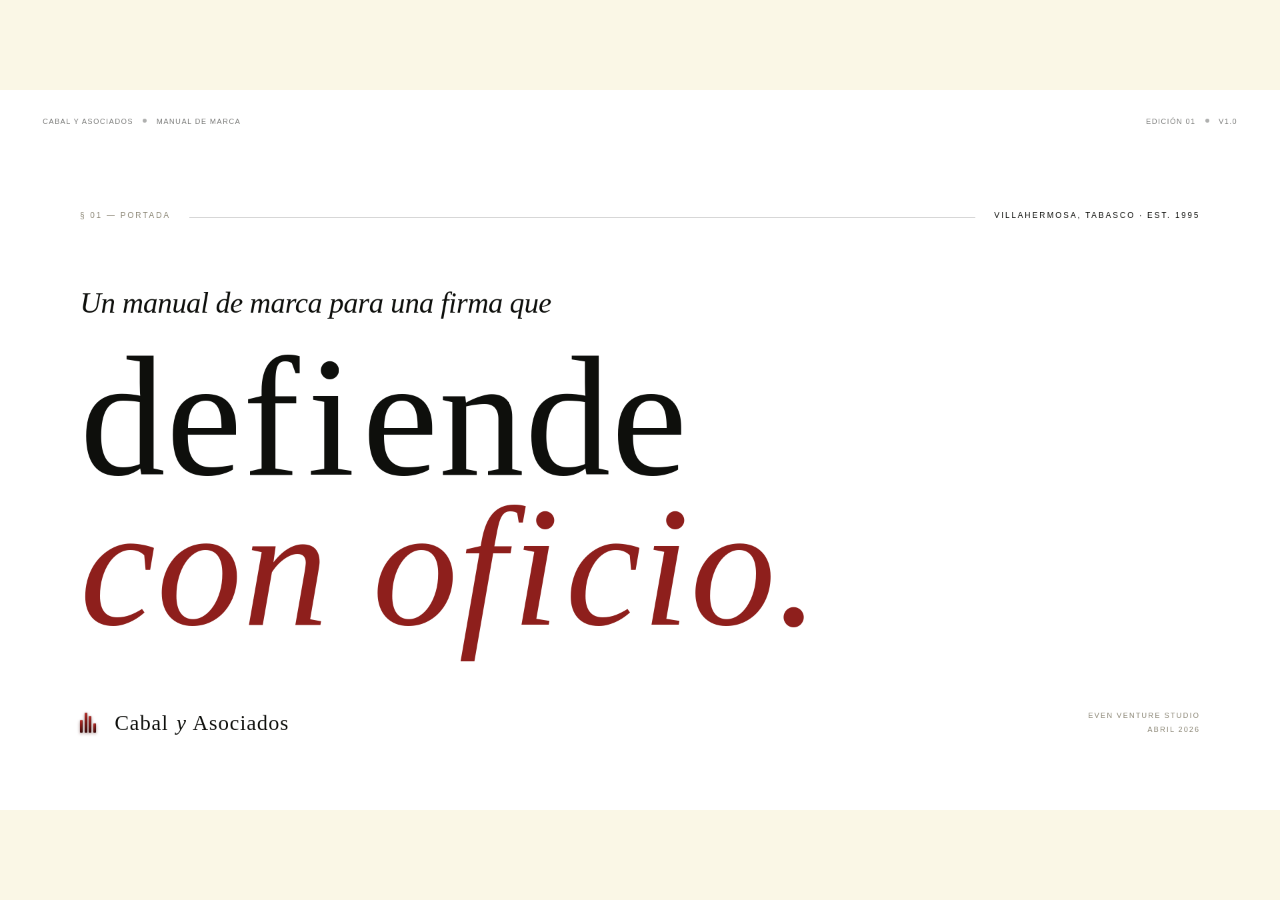
==== commit f69f2309: "Brandbook: paper background on body + deck-stage host The deck-stage shadow DOM applies :host { back" ====
--- a/Brandbook.html
+++ b/Brandbook.html
@@ -65,9 +65,9 @@
 }
 </style>
 </head>
-<body style="margin:0; background:#000;">
-
-<deck-stage width="1920" height="1080">
+<body style="margin:0; background:#FAF7E6;">
+
+<deck-stage width="1920" height="1080" style="background: #FAF7E6;">
 
   <!-- ═══════════════ 01 · COVER ═══════════════ -->
   <section data-label="Cover" class="slide">
